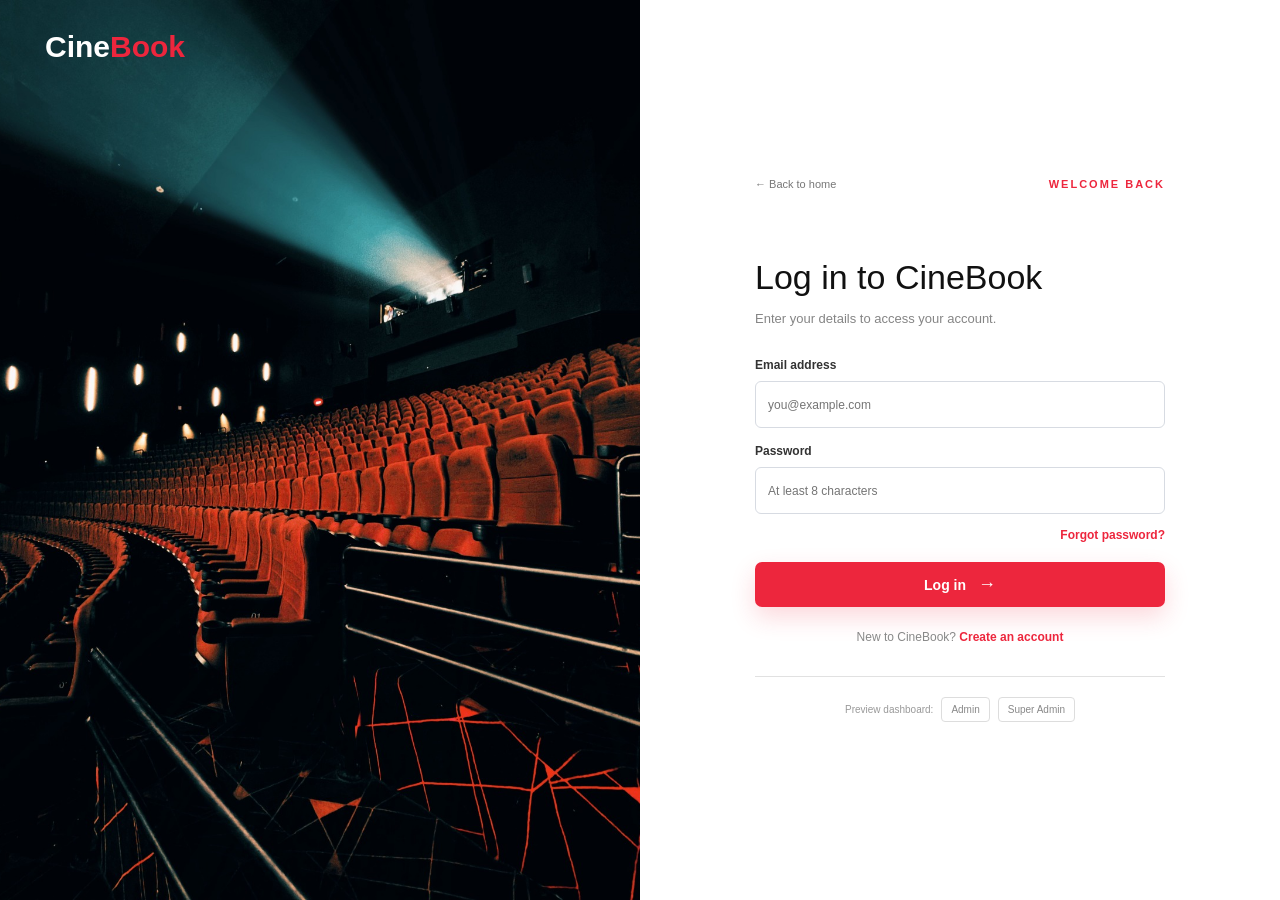
==== CineBook_Login_Page/login.html @ ae73f25e "Add CineBook login page" ====
<!DOCTYPE html>
<html lang="en">
<head>
  <meta charset="UTF-8">
  <meta name="viewport" content="width=device-width, initial-scale=1.0">
  <title>CineBook Login</title>
  <link rel="stylesheet" href="login.css">
</head>
<body>

  <div class="page-container">

    <!-- Left side -->
    <div class="welcome-section">

      <!-- Brand Logo -->
      <div class="brand">
        <span class="brand-name">Cine<span>Book</span></span>
      </div>

    </div>

    <!-- Right side -->
    <div class="login-section">

      <div class="login-box">

        <div class="top-links">
          <a href="index.html">← Back to home</a>
          <span>WELCOME BACK</span>
        </div>

        <h1>Log in to CineBook</h1>

        <p class="subtitle">
          Enter your details to access your account.
        </p>

        <form id="loginForm" novalidate>

          <!-- Email -->
          <div class="form-group">
            <label for="email">Email address</label>
            <input
              type="text"
              id="email"
              placeholder="you@example.com"
            >
            <span class="error" id="emailError"></span>
          </div>

          <!-- Password -->
          <div class="form-group">
            <label for="password">Password</label>
            <input
              type="password"
              id="password"
              placeholder="At least 8 characters"
            >
            <span class="error" id="passwordError"></span>
          </div>

          <!-- Forgot Password -->
          <div class="forgot-row">
            <a href="#" id="forgotPassword">Forgot password?</a>
          </div>

          <!-- Login Button -->
          <button type="submit">
            Log in <span>→</span>
          </button>

        </form>

        <p class="create-account">
          New to CineBook?
          <a href="register.html">Create an account</a>
        </p>

        <!-- Dashboard Preview -->
        <div class="preview-section">
          <span>Preview dashboard:</span>
          <a href="#" class="preview-button">Admin</a>
          <a href="#" class="preview-button">Super Admin</a>
        </div>

      </div>

    </div>

  </div>

  <script src="login.js"></script>

</body>
</html>
---- CineBook_Login_Page/login.css ----
* {
  box-sizing: border-box;
}

body {
  font-family: Arial, sans-serif;
  margin: 0;
  padding: 0;
  background-color: #ffffff;
}

.page-container {
  display: flex;
  min-height: 100vh;
}

/* Left Background Section */

.welcome-section {
  width: 50%;
  min-height: 100vh;
  background-image: url("login-bg.png");
  background-size: cover;
  background-position: center;
  background-repeat: no-repeat;
  padding: 30px 45px;
}

/* Brand Logo */

.brand {
  display: flex;
  align-items: center;
  gap: 10px;
}

.brand-icon {
  width: 36px;
  height: 36px;
  background-color: #ed263d;
  color: white;
  border-radius: 9px;
  display: flex;
  justify-content: center;
  align-items: center;
  font-size: 22px;
  font-weight: bold;
  transform: rotate(-5deg);
}

.brand-name {
  color: white;
  font-size: 30px;
  font-weight: bold;
}

.brand-name span {
  color: #ed263d;
}

/* Right Login Section */

.login-section {
  width: 50%;
  min-height: 100vh;
  display: flex;
  justify-content: center;
  align-items: center;
  padding: 40px;
  background-color: #ffffff;
}

.login-box {
  width: 100%;
  max-width: 410px;
}

/* Top Links */

.top-links {
  display: flex;
  align-items: center;
  justify-content: space-between;
  margin-bottom: 68px;
  font-size: 11px;
}

.top-links a {
  color: #777777;
  text-decoration: none;
}

.top-links span {
  color: #ed263d;
  font-weight: bold;
  letter-spacing: 2px;
}

/* Heading */

h1 {
  margin: 0 0 14px;
  color: #111111;
  font-size: 34px;
  font-weight: normal;
}

.subtitle {
  margin: 0 0 32px;
  color: #858585;
  font-size: 13px;
}

/* Form */

.form-group {
  margin-bottom: 16px;
}

label {
  display: block;
  margin-bottom: 9px;
  color: #333333;
  font-size: 12px;
  font-weight: bold;
}

input[type="text"],
input[type="password"] {
  width: 100%;
  height: 47px;
  padding: 12px;
  border: 1px solid #d7dbe2;
  border-radius: 6px;
  outline: none;
  font-size: 12px;
}

input:focus {
  border-color: #ed263d;
}

/* Error Messages */

.error {
  display: block;
  color: red;
  font-size: 12px;
  margin-top: 5px;
}

.errorBorder {
  border: 1px solid red !important;
}

.successBorder {
  border: 1px solid green !important;
}

/* Forgot Password */

.forgot-row {
  text-align: right;
  margin-top: -5px;
  margin-bottom: 19px;
}

.forgot-row a,
.create-account a {
  color: #ed263d;
  text-decoration: none;
  font-size: 12px;
  font-weight: bold;
}

/* Login Button */

button {
  width: 100%;
  height: 45px;
  padding: 10px;
  background-color: #ed263d;
  color: white;
  border: none;
  border-radius: 7px;
  font-size: 14px;
  font-weight: bold;
  cursor: pointer;
  box-shadow: 0 10px 25px rgba(237, 38, 61, 0.18);
}

button:hover {
  background-color: #d91f35;
}

button span {
  margin-left: 8px;
  font-size: 18px;
}

/* Create Account */

.create-account {
  margin: 23px 0 32px;
  text-align: center;
  color: #888888;
  font-size: 12px;
}

/* Dashboard Preview */

.preview-section {
  display: flex;
  align-items: center;
  justify-content: center;
  gap: 8px;
  padding-top: 20px;
  border-top: 1px solid #e1e1e1;
  color: #999999;
  font-size: 10px;
}

.preview-button {
  padding: 6px 9px;
  border: 1px solid #dddddd;
  border-radius: 4px;
  color: #888888;
  text-decoration: none;
  font-size: 10px;
}

/* Responsive Design */

@media (max-width: 800px) {

  .welcome-section {
    display: none;
  }

  .login-section {
    width: 100%;
    padding: 25px;
  }

  .login-box {
    max-width: 430px;
  }

  .top-links {
    margin-bottom: 45px;
  }
}

@media (max-width: 400px) {

  h1 {
    font-size: 28px;
  }

  .preview-section {
    flex-wrap: wrap;
  }

}
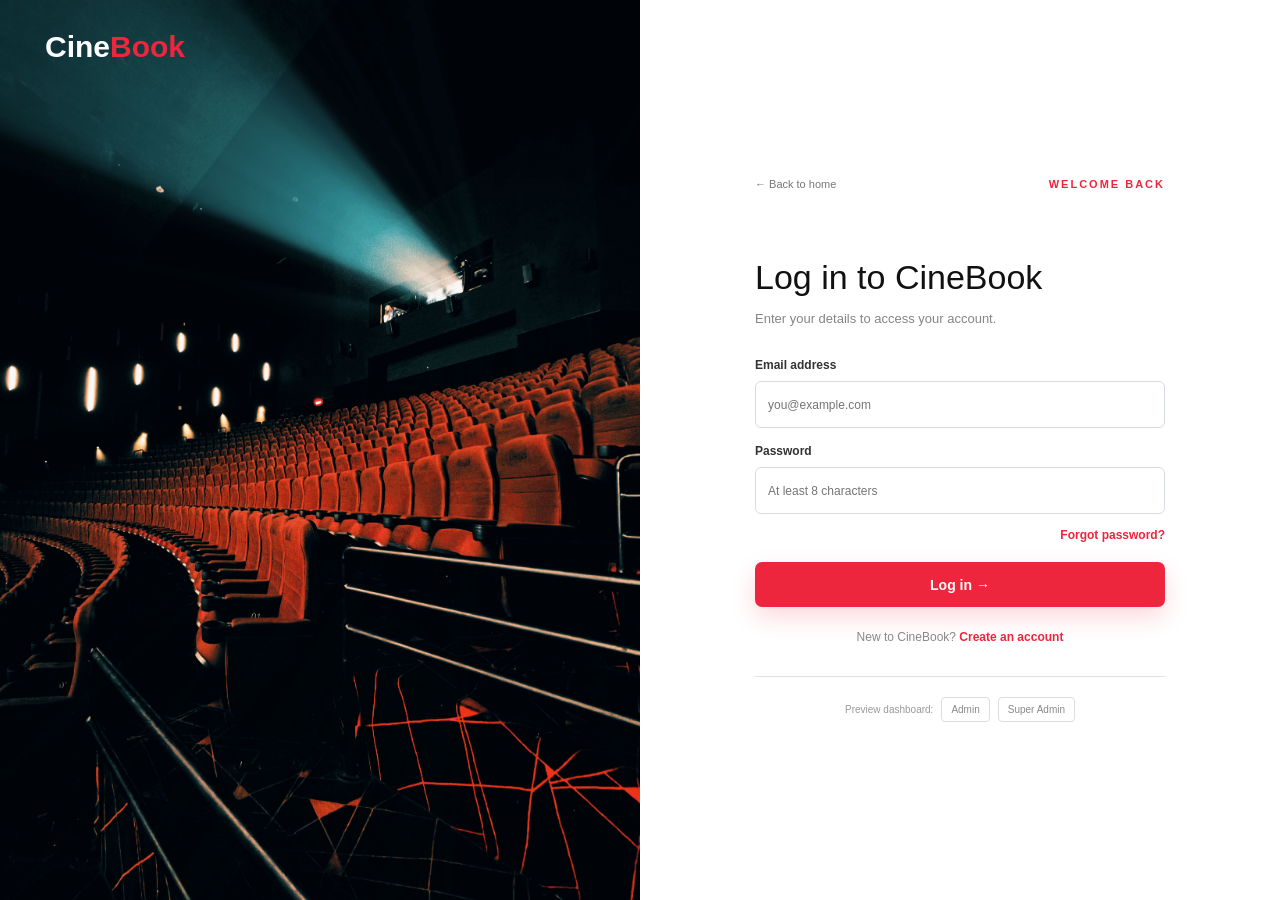
==== commit 06377289: "Add Login and Registration pages" ====
--- a/CineBook_Login_Page/login.html
+++ b/CineBook_Login_Page/login.html
@@ -13,7 +13,7 @@
     <!-- Left side -->
     <div class="welcome-section">
 
-      <!-- Brand Logo -->
+      <!-- Brand Name -->
       <div class="brand">
         <span class="brand-name">Cine<span>Book</span></span>
       </div>
@@ -26,37 +26,27 @@
       <div class="login-box">
 
         <div class="top-links">
-          <a href="index.html">← Back to home</a>
+          <a href="#">← Back to home</a>
           <span>WELCOME BACK</span>
         </div>
 
         <h1>Log in to CineBook</h1>
 
-        <p class="subtitle">
-          Enter your details to access your account.
-        </p>
+        <p class="subtitle"> Enter your details to access your account.</p>
 
         <form id="loginForm" novalidate>
 
           <!-- Email -->
           <div class="form-group">
             <label for="email">Email address</label>
-            <input
-              type="text"
-              id="email"
-              placeholder="you@example.com"
-            >
+            <input type="text" id="email" placeholder="you@example.com">
             <span class="error" id="emailError"></span>
           </div>
 
           <!-- Password -->
           <div class="form-group">
             <label for="password">Password</label>
-            <input
-              type="password"
-              id="password"
-              placeholder="At least 8 characters"
-            >
+            <input type="password" id="password" placeholder="At least 8 characters">
             <span class="error" id="passwordError"></span>
           </div>
 
@@ -66,16 +56,11 @@
           </div>
 
           <!-- Login Button -->
-          <button type="submit">
-            Log in <span>→</span>
-          </button>
+          <button type="submit"> Log in  → </button>
 
         </form>
 
-        <p class="create-account">
-          New to CineBook?
-          <a href="register.html">Create an account</a>
-        </p>
+        <p class="create-account">New to CineBook? <a href="registration.html">Create an account</a> </p>
 
         <!-- Dashboard Preview -->
         <div class="preview-section">
--- a/CineBook_Login_Page/login.css
+++ b/CineBook_Login_Page/login.css
@@ -19,34 +19,13 @@
 .welcome-section {
   width: 50%;
   min-height: 100vh;
-  background-image: url("login-bg.png");
+  background-image: url("Login&Registration-background.jpg");
   background-size: cover;
   background-position: center;
   background-repeat: no-repeat;
   padding: 30px 45px;
 }
 
-/* Brand Logo */
-
-.brand {
-  display: flex;
-  align-items: center;
-  gap: 10px;
-}
-
-.brand-icon {
-  width: 36px;
-  height: 36px;
-  background-color: #ed263d;
-  color: white;
-  border-radius: 9px;
-  display: flex;
-  justify-content: center;
-  align-items: center;
-  font-size: 22px;
-  font-weight: bold;
-  transform: rotate(-5deg);
-}
 
 .brand-name {
   color: white;
